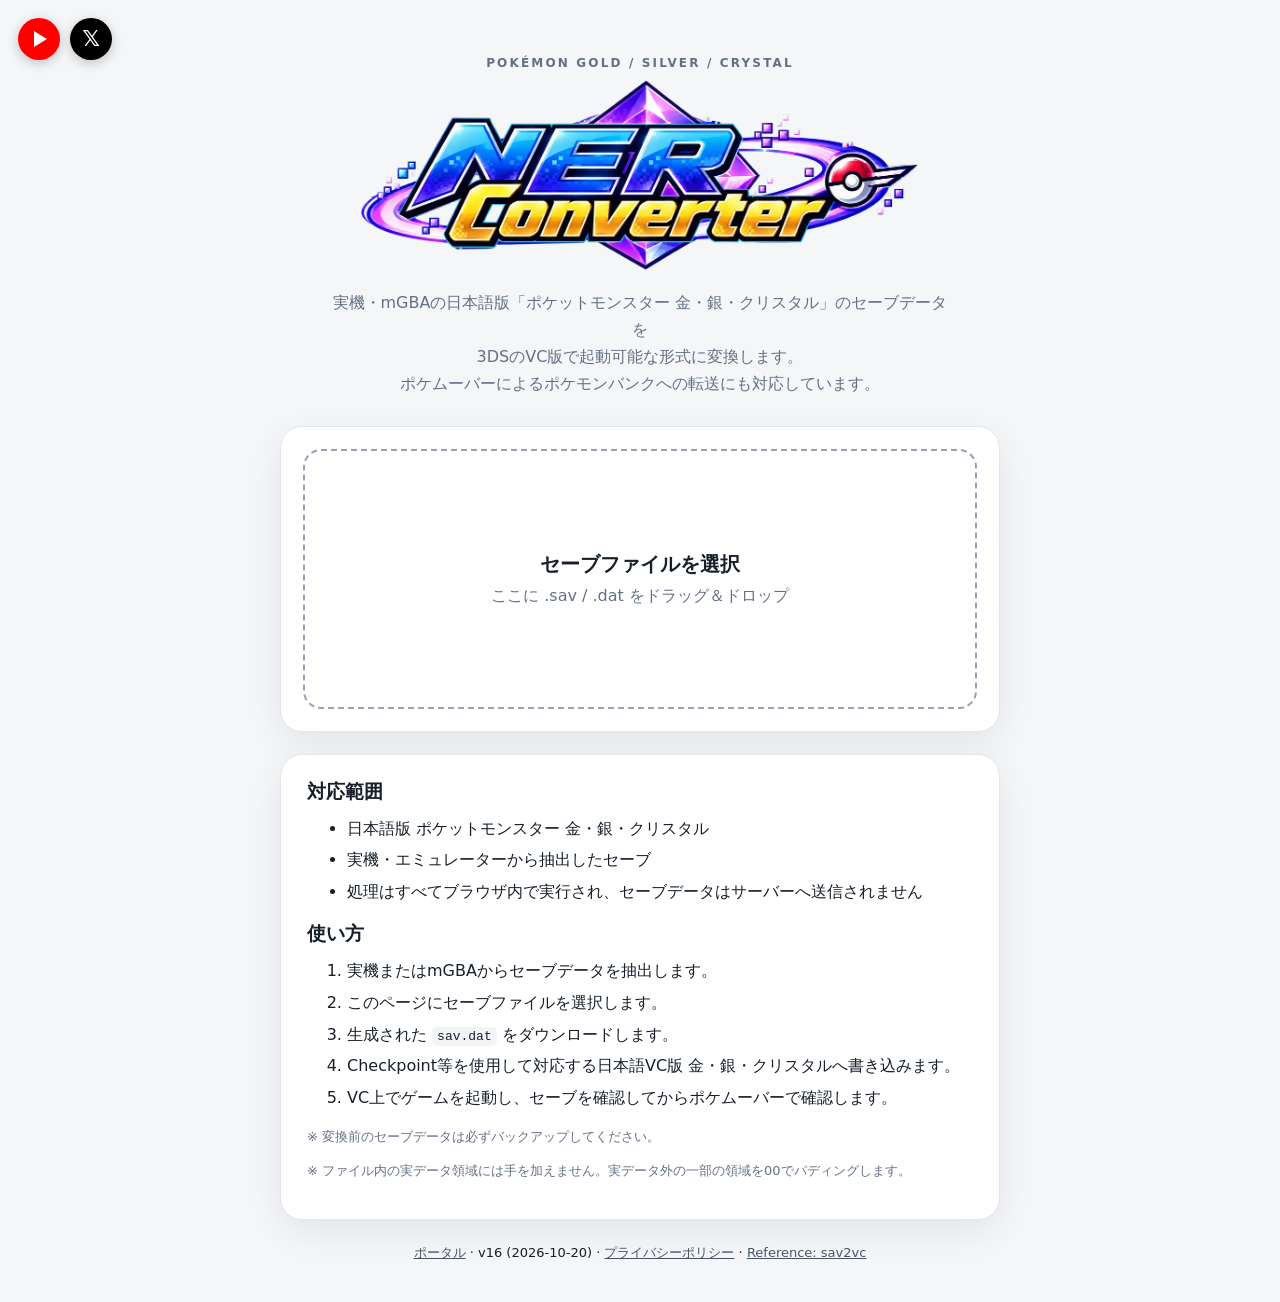
==== converter/index.html @ 8ccfe2ef "トップをポータルに、Converter を /converter/ へ移動 (v16) 旧 URL (/portal/, /privacy.html) には転送ページを置いた。  Co-Authore" ====
<!doctype html>
<html lang="ja">
<head>
  <meta charset="utf-8">
  <meta name="viewport" content="width=device-width, initial-scale=1">
  <meta name="google-adsense-account" content="ca-pub-9139206140818266">
  <script async src="https://pagead2.googlesyndication.com/pagead/js/adsbygoogle.js?client=ca-pub-9139206140818266" crossorigin="anonymous"></script>
  <title>ポケモン金銀クリスタル→VC版変換（ポケムーバー対応） | NER Converter</title>
  <!-- 末尾の ?v= はブラウザのキャッシュ対策。app.js の APP_VERSION を上げたら、
       index.html と privacy.html のこの数字も同じ値に揃えること。 -->
  <script src="analytics.js?v=16"></script>
  <link rel="stylesheet" href="style.css?v=16">
</head>
<body>
  <main class="wrap">
    <section class="hero">
      <p class="eyebrow">POKÉMON GOLD / SILVER / CRYSTAL</p>
      <h1 class="brand">
        <img class="brand-logo" src="logo.webp?v=16" width="1200" height="409"
             alt="ポケモン金銀クリスタル→VC版変換（ポケムーバー対応） NER Converter">
      </h1>
      <p class="lead">実機・mGBAの日本語版「ポケットモンスター 金・銀・クリスタル」のセーブデータを<br>3DSのVC版で起動可能な形式に変換します。<br>ポケムーバーによるポケモンバンクへの転送にも対応しています。</p>
    </section>

    <section class="card">
      <label class="drop" id="drop">
        <input id="file" type="file" accept=".sav,.dat,application/octet-stream">
        <span class="drop-title">セーブファイルを選択</span>
        <span class="drop-sub">ここに .sav / .dat をドラッグ＆ドロップ</span>
      </label>

      <div id="status" class="status hidden"></div>

      <div id="result" class="result hidden">
        <div class="result-row"><span>判定</span><strong id="game"></strong></div>
        <div class="result-row"><span>入力サイズ</span><strong id="size"></strong></div>
        <div class="result-row"><span>チェックサム</span><strong id="checksum"></strong></div>
        <div class="result-row"><span>VC互換パッチ</span><strong>適用済み</strong></div>
        <button id="download" class="button">sav.dat をダウンロード</button>
      </div>
    </section>

    <section class="info">
      <h2>対応範囲</h2>
      <ul>
        <li>日本語版 ポケットモンスター 金・銀・クリスタル</li>
        <li>実機・エミュレーターから抽出したセーブ</li>
        <li>処理はすべてブラウザ内で実行され、セーブデータはサーバーへ送信されません</li>
      </ul>

      <h2>使い方</h2>
      <ol>
        <li>実機またはmGBAからセーブデータを抽出します。</li>
        <li>このページにセーブファイルを選択します。</li>
        <li>生成された <code>sav.dat</code> をダウンロードします。</li>
        <li>Checkpoint等を使用して対応する日本語VC版 金・銀・クリスタルへ書き込みます。</li>
        <li>VC上でゲームを起動し、セーブを確認してからポケムーバーで確認します。</li>
      </ol>
      <p class="note">※ 変換前のセーブデータは必ずバックアップしてください。</p>
      <p class="note">※ ファイル内の実データ領域には手を加えません。実データ外の一部の領域を00でパディングします。</p>

    </section>

    <footer>
      <a href="../">ポータル</a> ·
      <a href="privacy.html">プライバシーポリシー</a> ·
      <a href="https://github.com/FM1337/sav2vc" target="_blank" rel="noopener">Reference: sav2vc</a>
    
    <div class="social-fixed" aria-label="作者リンク">
      <a class="social-icon youtube-icon" href="https://www.youtube.com/@%E3%83%8D%E3%83%AB2048" target="_blank" rel="noopener noreferrer" aria-label="YouTube" title="YouTube">
        <span class="youtube-play" aria-hidden="true"></span>
      </a>
      <a class="social-icon x-icon" href="https://x.com/ner2048" target="_blank" rel="noopener noreferrer" aria-label="X" title="X">
        <span aria-hidden="true">𝕏</span>
      </a>
    </div>

</footer>
  </main>
  <script src="app.js?v=16"></script>
  <script src="counter.js?v=16"></script>
</body>
</html>
---- converter/style.css ----
* { box-sizing: border-box; }
:root {
  font-family: system-ui, -apple-system, BlinkMacSystemFont, "Segoe UI", sans-serif;
  color: #17202a;
  background: #f4f6f8;
}
body { margin: 0; }
.wrap { max-width: 760px; margin: 0 auto; padding: 56px 20px 40px; }
.hero { text-align: center; margin-bottom: 28px; }
.eyebrow { font-size: 12px; font-weight: 800; letter-spacing: .18em; margin: 0 0 10px; color: #667085; }
h1 { margin: 0; font-size: clamp(34px, 7vw, 58px); line-height: 1.03; letter-spacing: -.04em; }
.lead { max-width: 620px; margin: 18px auto 0; color: #667085; line-height: 1.7; }
.card, .info { background: #fff; border: 1px solid #e4e7ec; border-radius: 22px; box-shadow: 0 12px 36px rgba(16,24,40,.07); }
.card { padding: 22px; }
.drop {
  min-height: 260px; border: 2px dashed #98a2b3; border-radius: 18px;
  display: flex; flex-direction: column; align-items: center; justify-content: center;
  cursor: pointer; text-align: center; transition: .15s ease; padding: 30px;
}
.drop:hover, .drop.drag { border-color: #344054; background: #f9fafb; }
.drop input { display: none; }
.drop-title { font-size: 20px; font-weight: 800; }
.drop-sub { margin-top: 8px; color: #667085; }
.status { margin-top: 18px; padding: 14px 16px; border-radius: 12px; background: #f2f4f7; line-height: 1.5; }
.status.error { background: #fef3f2; color: #b42318; }
.result { margin-top: 18px; border-top: 1px solid #eaecf0; padding-top: 18px; }
.result-row { display: flex; justify-content: space-between; gap: 16px; padding: 9px 0; border-bottom: 1px solid #f2f4f7; }
.result-row span { color: #667085; }
.result-row strong { text-align: right; }
.button {
  width: 100%; margin-top: 18px; border: 0; border-radius: 12px; padding: 15px 18px;
  background: #111827; color: #fff; font-size: 16px; font-weight: 800; cursor: pointer;
}
.button:hover { background: #000; }
.info { margin-top: 22px; padding: 24px 26px; }
h2 { font-size: 19px; margin: 0 0 12px; }
h2 + ul, h2 + ol { margin-top: 0; }
li { margin: 7px 0; line-height: 1.55; }
.note { color: #667085; font-size: 13px; line-height: 1.6; }
footer { text-align: center; padding-top: 24px; font-size: 13px; }
footer a { color: #475467; }
code { background: #f2f4f7; border-radius: 5px; padding: 2px 5px; }
.hidden { display: none; }




/* NER Converter title */
/* v15: 見出しをロゴ画像に差し替え。
   h1 は SEO/読み上げのため残し、元の見出し文言を img の alt に保持している。
   .brand-title は旧テキスト見出し用。現在は未使用だが参考のため残す。 */
.brand { margin: 0; line-height: 0; }
.brand-logo {
  display: block;
  width: 100%;
  max-width: 560px;
  height: auto;
  margin: 0 auto;
}

.brand-title {
  font-size: 0.72em;
  letter-spacing: 0.08em;
}

/* Fixed social icons */
.social-fixed {
  position: fixed;
  top: 18px;
  left: 18px;
  z-index: 1000;
  display: flex;
  align-items: center;
  gap: 10px;
}

.social-icon {
  width: 42px;
  height: 42px;
  display: grid;
  place-items: center;
  border-radius: 50%;
  text-decoration: none;
  box-shadow: 0 3px 12px rgba(0, 0, 0, 0.22);
  transition: transform 0.15s ease, opacity 0.15s ease;
}

.social-icon:hover {
  transform: translateY(-2px) scale(1.05);
  opacity: 0.88;
}

.youtube-icon {
  background: #ff0000;
}

.youtube-play {
  width: 0;
  height: 0;
  margin-left: 3px;
  border-top: 8px solid transparent;
  border-bottom: 8px solid transparent;
  border-left: 13px solid #fff;
}

.x-icon {
  background: #000;
  color: #fff;
  font-size: 22px;
  font-weight: 700;
  line-height: 1;
}

@media (max-width: 600px) {
  .social-fixed {
    top: 12px;
    left: 12px;
    gap: 7px;
  }

  .social-icon {
    width: 38px;
    height: 38px;
  }
}

/* Future ad / content extension hooks */
.ad-slot { min-height: 0; margin: 18px 0; }
.site-section { margin-top: 22px; }

.policy p { line-height: 1.75; margin: 0 0 14px; }
.policy h2 { margin-top: 28px; }
.policy h2:first-child { margin-top: 0; }

/* アクセスカウンター */
.visitor-counter {
  margin-top: 10px;
  font-size: 12px;
  font-variant-numeric: tabular-nums;
  opacity: 0.65;
}
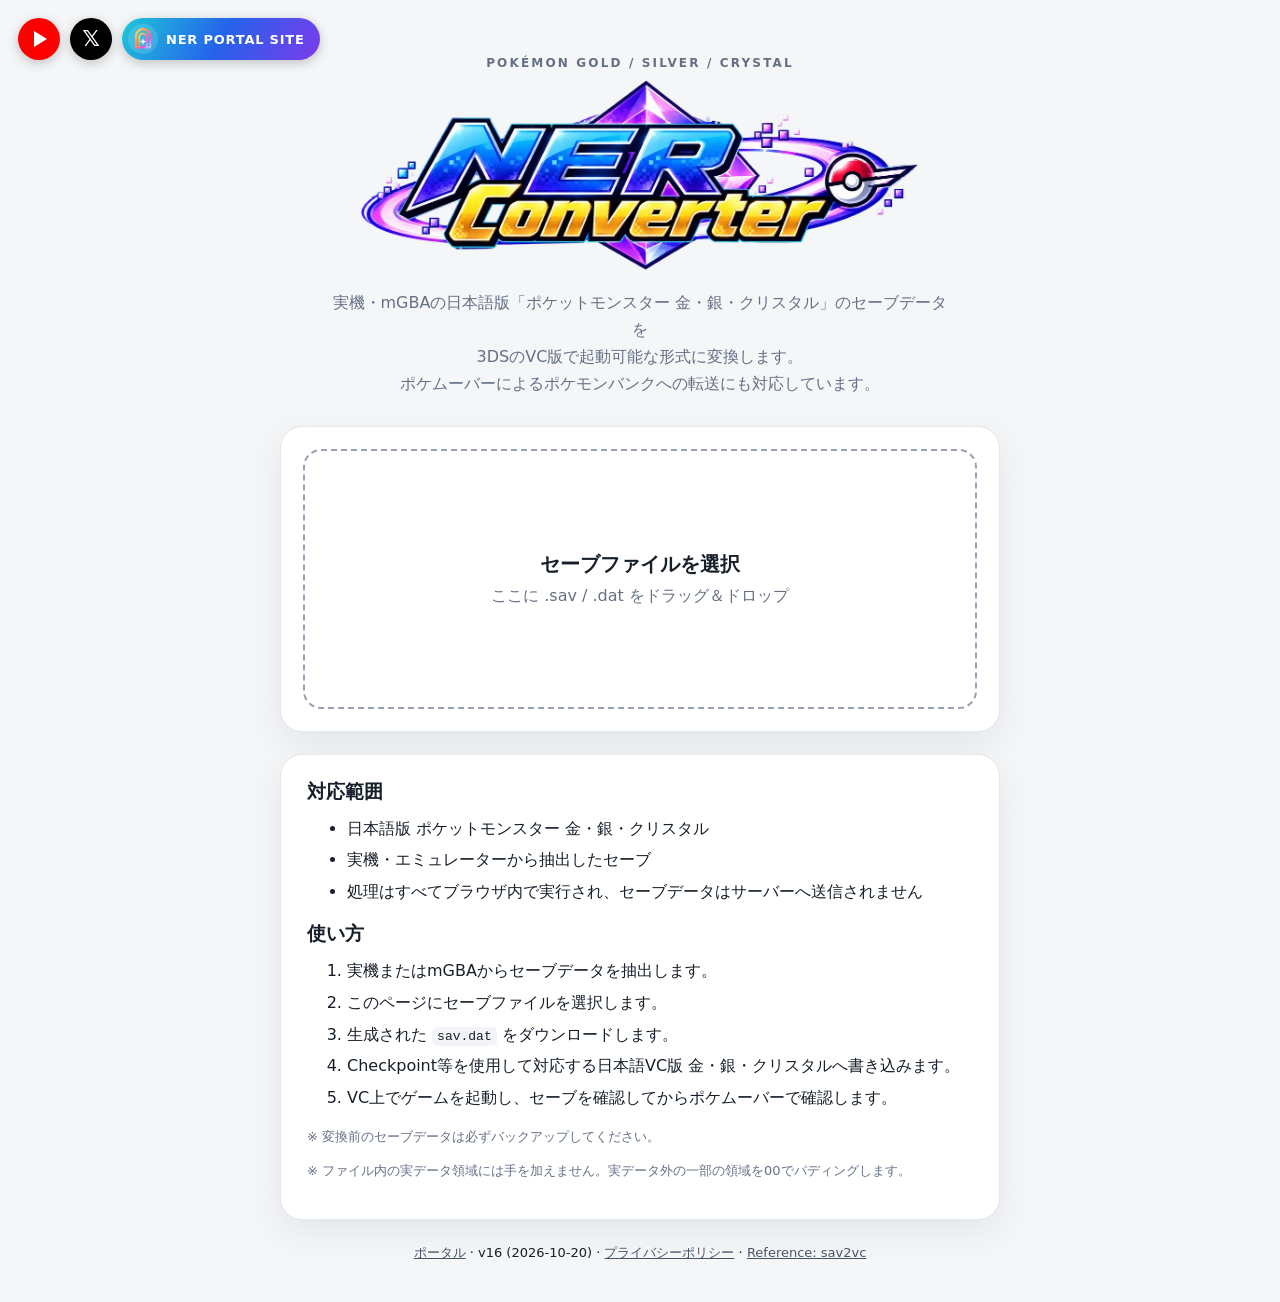
==== commit 32d3ccb1: "NER PORTAL SITE へのリンクを左上に追加" ====
--- a/converter/index.html
+++ b/converter/index.html
@@ -9,7 +9,7 @@
   <!-- 末尾の ?v= はブラウザのキャッシュ対策。app.js の APP_VERSION を上げたら、
        index.html と privacy.html のこの数字も同じ値に揃えること。 -->
   <script src="analytics.js?v=16"></script>
-  <link rel="stylesheet" href="style.css?v=16">
+  <link rel="stylesheet" href="style.css?v=17">
 </head>
 <body>
   <main class="wrap">
@@ -73,6 +73,8 @@
       <a class="social-icon x-icon" href="https://x.com/ner2048" target="_blank" rel="noopener noreferrer" aria-label="X" title="X">
         <span aria-hidden="true">𝕏</span>
       </a>
+<a class="portal-badge" href="https://noctis1008-wq.github.io/" aria-label="NER PORTAL SITE" title="NER PORTAL SITE"><svg viewBox="0 0 32 32" aria-hidden="true"><defs><linearGradient id="pbG" x1="0" y1="0" x2="1" y2="1"><stop offset="0" stop-color="#ffe14d"/><stop offset=".45" stop-color="#ff8a5c"/><stop offset=".75" stop-color="#ff4fd8"/><stop offset="1" stop-color="#9fd0ff"/></linearGradient></defs><path d="M8.5 25V13a7.5 7.5 0 0 1 15 0v12z" fill="none" stroke="url(#pbG)" stroke-width="2.4" stroke-linejoin="round"/><path d="M12 25V14.2a4 4 0 0 1 8 0V25" fill="none" stroke="url(#pbG)" stroke-width="2" stroke-linejoin="round"/><path d="M16 15.2l.9 2.6 2.6.9-2.6.9-.9 2.6-.9-2.6-2.6-.9 2.6-.9z" fill="#fff"/></svg><span>NER PORTAL SITE</span></a>
+
     </div>
 
 </footer>
--- a/converter/style.css
+++ b/converter/style.css
@@ -139,3 +139,9 @@
   font-variant-numeric: tabular-nums;
   opacity: 0.65;
 }
+
+/* NER PORTAL SITE へのリンク(YouTube・X の右に固定) */
+.portal-badge{height:42px;display:inline-flex;align-items:center;gap:8px;padding:0 15px 0 6px;border-radius:999px;text-decoration:none;color:#fff;background:linear-gradient(120deg,#1ec8d8 0%,#2563eb 50%,#7c3aed 100%);box-shadow:0 3px 12px rgba(0,0,0,.22);transition:transform .15s ease,opacity .15s ease;font:800 13px/1 system-ui,-apple-system,"Hiragino Sans",sans-serif;letter-spacing:.06em;white-space:nowrap}
+.portal-badge:hover{transform:translateY(-2px) scale(1.03);opacity:.92}
+.portal-badge svg{width:30px;height:30px;flex:none;border-radius:50%;background:rgba(255,255,255,.14)}
+@media(max-width:600px){.portal-badge{height:38px;font-size:12px;padding:0 12px 0 5px;gap:6px}.portal-badge svg{width:28px;height:28px}}
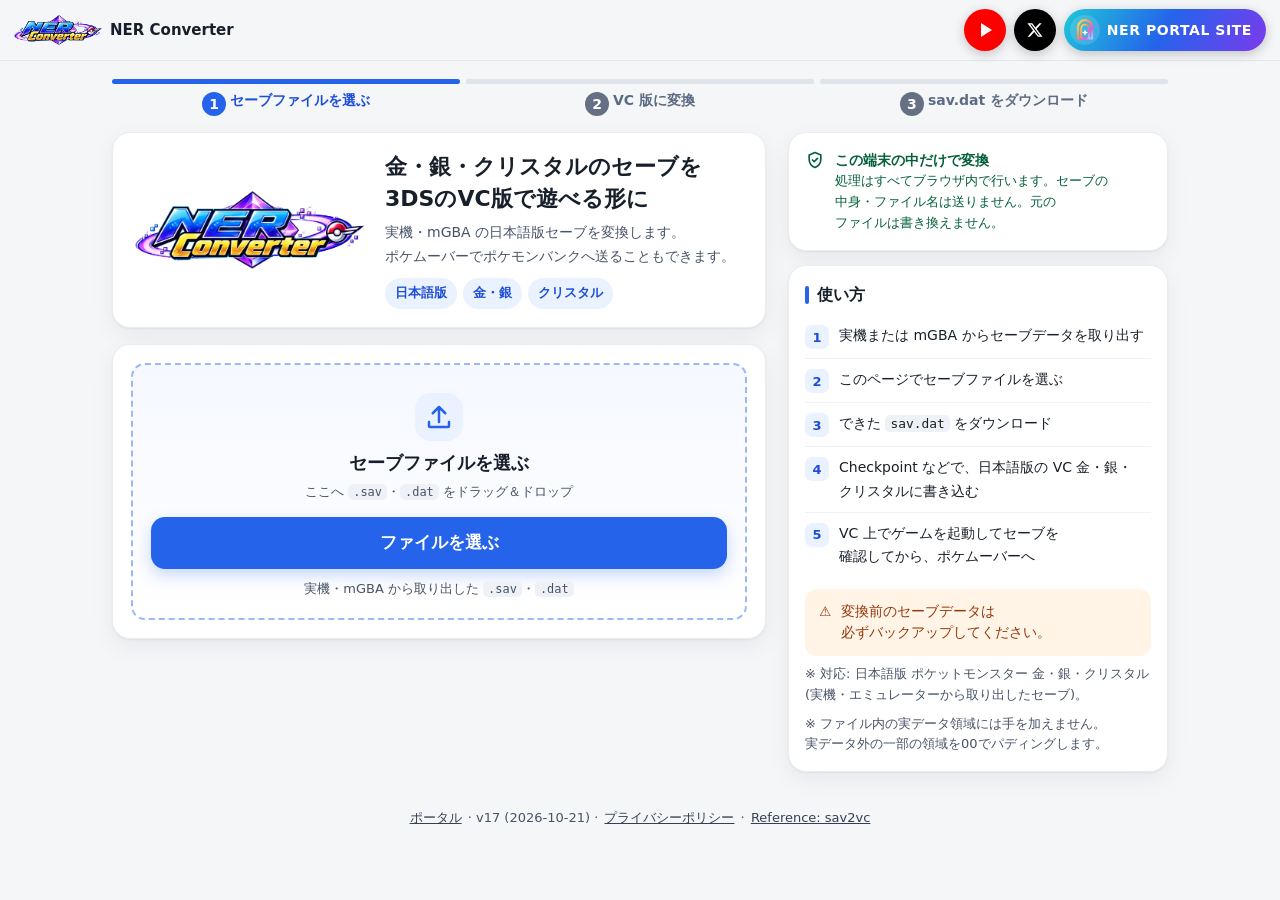
==== commit 254ffe23: "Converter: 画面をNERツール共通のデザインに(上部バー・手順・結果カード・下に固定したダウンロード・パソコンは2列)。変換ロジックは変更なし (v17)" ====
--- a/converter/index.html
+++ b/converter/index.html
@@ -2,84 +2,136 @@
 <html lang="ja">
 <head>
   <meta charset="utf-8">
-  <meta name="viewport" content="width=device-width, initial-scale=1">
+  <meta name="viewport" content="width=device-width, initial-scale=1, viewport-fit=cover">
+  <meta name="theme-color" content="#f4f6f8">
   <meta name="google-adsense-account" content="ca-pub-9139206140818266">
   <script async src="https://pagead2.googlesyndication.com/pagead/js/adsbygoogle.js?client=ca-pub-9139206140818266" crossorigin="anonymous"></script>
   <title>ポケモン金銀クリスタル→VC版変換（ポケムーバー対応） | NER Converter</title>
   <!-- 末尾の ?v= はブラウザのキャッシュ対策。app.js の APP_VERSION を上げたら、
        index.html と privacy.html のこの数字も同じ値に揃えること。 -->
-  <script src="analytics.js?v=16"></script>
+  <script src="analytics.js?v=17"></script>
   <link rel="stylesheet" href="style.css?v=17">
 </head>
 <body>
-  <main class="wrap">
-    <section class="hero">
-      <p class="eyebrow">POKÉMON GOLD / SILVER / CRYSTAL</p>
-      <h1 class="brand">
-        <img class="brand-logo" src="logo.webp?v=16" width="1200" height="409"
+<a class="skip-link" href="#main">本文へ移動</a>
+<!-- v17: 上部のバー(NER Pokémon Recovery と同じ)。YouTube・X・NER PORTAL はここに入れ、画面に重ならないようにした -->
+<header class="topbar">
+  <a class="brand" href="./" aria-label="NER Converter トップ"><img src="logo.webp?v=17" width="1200" height="409" alt=""><span>NER Converter</span></a>
+  <nav class="topbar-links" aria-label="外部リンク">
+    <a class="social-icon youtube-icon" href="https://www.youtube.com/@%E3%83%8D%E3%83%AB2048" target="_blank" rel="noopener noreferrer" aria-label="YouTube(新しいタブ)" title="YouTube"><span class="youtube-play" aria-hidden="true"></span></a>
+    <a class="social-icon x-icon" href="https://x.com/ner2048" target="_blank" rel="noopener noreferrer" aria-label="X(新しいタブ)" title="X"><svg viewBox="0 0 24 24" aria-hidden="true"><path fill="currentColor" d="M17.8 3h3.1l-6.8 7.7L22 21h-6.2l-4.9-6.4L5.3 21H2.2l7.2-8.3L1.9 3h6.4l4.4 5.8zm-1.1 16.2h1.7L7.4 4.7H5.6z"/></svg></a>
+    <a class="portal-badge" href="https://noctis1008-wq.github.io/" title="NER PORTAL SITE"><svg viewBox="0 0 32 32" aria-hidden="true"><defs><linearGradient id="pbG" x1="0" y1="0" x2="1" y2="1"><stop offset="0" stop-color="#ffe14d"/><stop offset=".45" stop-color="#ff8a5c"/><stop offset=".75" stop-color="#ff4fd8"/><stop offset="1" stop-color="#9fd0ff"/></linearGradient></defs><path d="M8.5 25V13a7.5 7.5 0 0 1 15 0v12z" fill="none" stroke="url(#pbG)" stroke-width="2.4" stroke-linejoin="round"/><path d="M12 25V14.2a4 4 0 0 1 8 0V25" fill="none" stroke="url(#pbG)" stroke-width="2" stroke-linejoin="round"/><path d="M16 15.2l.9 2.6 2.6.9-2.6.9-.9 2.6-.9-2.6-2.6-.9 2.6-.9z" fill="#fff"/></svg><span>NER PORTAL<span class="portal-site"> SITE</span></span></a>
+  </nav>
+</header>
+<!-- v17: 手順の表示(1 選ぶ → 2 変換 → 3 ダウンロード)。app.js の setStep() で切り替える -->
+<ol class="steps" id="steps" aria-label="手順">
+  <li class="step now" data-step="1" aria-current="step"><i class="bar"></i><span><b>1</b><span class="s-short">選ぶ</span><span class="s-long">セーブファイルを選ぶ</span></span></li>
+  <li class="step" data-step="2"><i class="bar"></i><span><b>2</b><span class="s-short">変換</span><span class="s-long">VC 版に変換</span></span></li>
+  <li class="step" data-step="3"><i class="bar"></i><span><b>3</b><span class="s-short">ダウンロード</span><span class="s-long">sav.dat をダウンロード</span></span></li>
+</ol>
+
+<main class="wrap" id="main">
+  <div class="layout">
+  <div class="col-main">
+    <section class="hero card-d">
+      <h1 class="brand-h1">
+        <img class="brand-logo" src="logo.webp?v=17" width="1200" height="409"
              alt="ポケモン金銀クリスタル→VC版変換（ポケムーバー対応） NER Converter">
       </h1>
-      <p class="lead">実機・mGBAの日本語版「ポケットモンスター 金・銀・クリスタル」のセーブデータを<br>3DSのVC版で起動可能な形式に変換します。<br>ポケムーバーによるポケモンバンクへの転送にも対応しています。</p>
-    </section>
-
-    <section class="card">
-      <label class="drop" id="drop">
-        <input id="file" type="file" accept=".sav,.dat,application/octet-stream">
-        <span class="drop-title">セーブファイルを選択</span>
-        <span class="drop-sub">ここに .sav / .dat をドラッグ＆ドロップ</span>
-      </label>
-
-      <div id="status" class="status hidden"></div>
-
-      <div id="result" class="result hidden">
-        <div class="result-row"><span>判定</span><strong id="game"></strong></div>
-        <div class="result-row"><span>入力サイズ</span><strong id="size"></strong></div>
-        <div class="result-row"><span>チェックサム</span><strong id="checksum"></strong></div>
-        <div class="result-row"><span>VC互換パッチ</span><strong>適用済み</strong></div>
-        <button id="download" class="button">sav.dat をダウンロード</button>
+      <div class="hero-text">
+        <p class="hero-title">金・銀・クリスタルのセーブを<br class="m-br">3DSのVC版で遊べる形に</p>
+        <p class="lead">実機・mGBA の日本語版セーブを変換します。<br class="m-br">ポケムーバーでポケモンバンクへ送ることもできます。</p>
+        <p class="games"><span>日本語版</span><span>金・銀</span><span>クリスタル</span></p>
       </div>
     </section>
 
-    <section class="info">
-      <h2>対応範囲</h2>
-      <ul>
-        <li>日本語版 ポケットモンスター 金・銀・クリスタル</li>
-        <li>実機・エミュレーターから抽出したセーブ</li>
-        <li>処理はすべてブラウザ内で実行され、セーブデータはサーバーへ送信されません</li>
-      </ul>
+    <section class="card upload-card" id="uploadCard" aria-label="セーブファイルを選ぶ">
+      <label class="drop" id="drop">
+        <input id="file" type="file" accept=".sav,.dat,application/octet-stream">
+        <span class="drop-icon" aria-hidden="true"><svg viewBox="0 0 24 24" fill="none" stroke="currentColor" stroke-width="2" stroke-linecap="round" stroke-linejoin="round"><path d="M12 16V4M7 9l5-5 5 5"/><path d="M4 16v3a1 1 0 0 0 1 1h14a1 1 0 0 0 1-1v-3"/></svg></span>
+        <span class="drop-title">セーブファイルを選ぶ</span>
+        <span class="drop-sub"><span class="when-touch">パソコンでは、ここへドラッグ＆ドロップ</span><span class="when-mouse">ここへ <code>.sav</code>・<code>.dat</code> をドラッグ＆ドロップ</span></span>
+        <span class="button drop-button" aria-hidden="true"><span class="pick-first">ファイルを選ぶ</span><span class="pick-again">別のファイルを選ぶ</span></span>
+        <span class="drop-fmt">実機・mGBA から取り出した <code>.sav</code>・<code>.dat</code></span>
+      </label>
 
-      <h2>使い方</h2>
-      <ol>
-        <li>実機またはmGBAからセーブデータを抽出します。</li>
-        <li>このページにセーブファイルを選択します。</li>
-        <li>生成された <code>sav.dat</code> をダウンロードします。</li>
-        <li>Checkpoint等を使用して対応する日本語VC版 金・銀・クリスタルへ書き込みます。</li>
-        <li>VC上でゲームを起動し、セーブを確認してからポケムーバーで確認します。</li>
-      </ol>
-      <p class="note">※ 変換前のセーブデータは必ずバックアップしてください。</p>
-      <p class="note">※ ファイル内の実データ領域には手を加えません。実データ外の一部の領域を00でパディングします。</p>
+      <div class="trust trust-m"><svg viewBox="0 0 24 24" aria-hidden="true" fill="none" stroke="currentColor" stroke-width="2" stroke-linecap="round" stroke-linejoin="round"><path d="M12 3l7 3v5c0 5-3.5 8.5-7 10-3.5-1.5-7-5-7-10V6z"/><path d="M9 12l2 2 4-4"/></svg><p><b>セーブはこの端末の中だけで変換します</b>元のファイルは書き換えません。セーブの中身やファイル名を外部へ送ることはありません。</p></div>
 
+      <div id="status" class="status hidden" role="status" aria-live="polite"></div>
+
+      <!-- v17: 変換できなかったとき(文言は app.js が #status に入れたものをそのまま使う) -->
+      <div id="errorCard" class="error-card hidden" role="alert">
+        <h2 class="error-title"><span aria-hidden="true">⚠️</span>このファイルは変換できませんでした</h2>
+        <div class="errbox" id="errorText"></div>
+        <h3 class="sec-h">確かめてください</h3>
+        <ul class="chk">
+          <li>日本語版の 金・銀・クリスタル のセーブですか？（別の言語版は非対応）</li>
+          <li>実機・mGBA から取り出したセーブ（.sav／.dat）ですか？</li>
+          <li>壊れたセーブは変換できません。元のセーブは書き換えていません。</li>
+        </ul>
+        <label class="button" for="file">別のファイルを選ぶ</label>
+      </div>
+
+      <div id="result" class="result hidden">
+        <div class="result-head">
+          <span class="ok-big" aria-hidden="true"><svg viewBox="0 0 24 24" fill="none" stroke="currentColor" stroke-width="2.6" stroke-linecap="round" stroke-linejoin="round"><path d="M5 12.5l4.5 4.5L19 7.5"/></svg></span>
+          <div class="result-head-text"><h2>変換できました</h2><p id="gameShort"></p></div>
+          <label class="again" for="file">別のファイル</label>
+        </div>
+        <div class="file-row"><span class="fi" aria-hidden="true"><svg viewBox="0 0 24 24" fill="none" stroke="currentColor" stroke-width="2" stroke-linecap="round" stroke-linejoin="round"><path d="M14 3H7a2 2 0 0 0-2 2v14a2 2 0 0 0 2 2h10a2 2 0 0 0 2-2V8z"/><path d="M14 3v5h5"/></svg></span><div><b>sav.dat</b><small>VC 版で使うセーブデータ</small></div></div>
+        <div class="kv">
+          <div class="result-row"><span>判定</span><strong id="game"></strong></div>
+          <div class="result-row"><span>入力サイズ</span><strong id="size"></strong></div>
+          <div class="result-row"><span>チェックサム</span><strong><i class="ok-ic" aria-hidden="true">✓</i><span id="checksum"></span></strong></div>
+          <div class="result-row"><span>VC互換パッチ</span><strong><i class="ok-ic" aria-hidden="true">✓</i>適用済み</strong></div>
+        </div>
+        <div class="dock" id="dock">
+          <p class="dock-meta"><span id="dockGame"></span><b id="dockSize">sav.dat</b></p>
+          <button id="download" class="button" type="button"><svg viewBox="0 0 24 24" aria-hidden="true" fill="none" stroke="currentColor" stroke-width="2.4" stroke-linecap="round" stroke-linejoin="round"><path d="M12 4v11M7 10l5 5 5-5M5 20h14"/></svg>sav.dat をダウンロード</button>
+        </div>
+        <p class="note">※ ファイル内の実データ領域には手を加えません。実データ外の一部の領域を00でパディングします。</p>
+      </div>
+    </section>
+  </div>
+
+  <aside class="col-side">
+    <section class="card side-card trust-card">
+      <div class="trust trust-plain"><svg viewBox="0 0 24 24" aria-hidden="true" fill="none" stroke="currentColor" stroke-width="2" stroke-linecap="round" stroke-linejoin="round"><path d="M12 3l7 3v5c0 5-3.5 8.5-7 10-3.5-1.5-7-5-7-10V6z"/><path d="M9 12l2 2 4-4"/></svg><p><b>この端末の中だけで変換</b>処理はすべてブラウザ内で行います。セーブの中身・ファイル名は送りません。元のファイルは書き換えません。</p></div>
     </section>
 
-    <footer>
-      <a href="../">ポータル</a> ·
-      <a href="privacy.html">プライバシーポリシー</a> ·
-      <a href="https://github.com/FM1337/sav2vc" target="_blank" rel="noopener">Reference: sav2vc</a>
-    
-    <div class="social-fixed" aria-label="作者リンク">
-      <a class="social-icon youtube-icon" href="https://www.youtube.com/@%E3%83%8D%E3%83%AB2048" target="_blank" rel="noopener noreferrer" aria-label="YouTube" title="YouTube">
-        <span class="youtube-play" aria-hidden="true"></span>
-      </a>
-      <a class="social-icon x-icon" href="https://x.com/ner2048" target="_blank" rel="noopener noreferrer" aria-label="X" title="X">
-        <span aria-hidden="true">𝕏</span>
-      </a>
-<a class="portal-badge" href="https://noctis1008-wq.github.io/" aria-label="NER PORTAL SITE" title="NER PORTAL SITE"><svg viewBox="0 0 32 32" aria-hidden="true"><defs><linearGradient id="pbG" x1="0" y1="0" x2="1" y2="1"><stop offset="0" stop-color="#ffe14d"/><stop offset=".45" stop-color="#ff8a5c"/><stop offset=".75" stop-color="#ff4fd8"/><stop offset="1" stop-color="#9fd0ff"/></linearGradient></defs><path d="M8.5 25V13a7.5 7.5 0 0 1 15 0v12z" fill="none" stroke="url(#pbG)" stroke-width="2.4" stroke-linejoin="round"/><path d="M12 25V14.2a4 4 0 0 1 8 0V25" fill="none" stroke="url(#pbG)" stroke-width="2" stroke-linejoin="round"/><path d="M16 15.2l.9 2.6 2.6.9-2.6.9-.9 2.6-.9-2.6-2.6-.9 2.6-.9z" fill="#fff"/></svg><span>NER PORTAL SITE</span></a>
+    <section class="card side-card info" id="howCard">
+      <h2 class="sec-h">使い方</h2>
+      <ol class="how">
+        <li><span>実機または mGBA からセーブデータを取り出す</span></li>
+        <li><span>このページでセーブファイルを選ぶ</span></li>
+        <li><span>できた <code>sav.dat</code> をダウンロード</span></li>
+        <li><span>Checkpoint などで、日本語版の VC 金・銀・クリスタルに書き込む</span></li>
+        <li><span>VC 上でゲームを起動してセーブを確認してから、ポケムーバーへ</span></li>
+      </ol>
+      <p class="warnbox"><span aria-hidden="true">⚠️</span><span>変換前のセーブデータは必ずバックアップしてください。</span></p>
+      <p class="note">※ 対応: 日本語版 ポケットモンスター 金・銀・クリスタル(実機・エミュレーターから取り出したセーブ)。</p>
+      <p class="note">※ ファイル内の実データ領域には手を加えません。実データ外の一部の領域を00でパディングします。</p>
+    </section>
 
-    </div>
+    <section class="card side-card info hidden" id="nextCard">
+      <h2 class="sec-h">次にすること</h2>
+      <ol class="how">
+        <li><span>Checkpoint などで、日本語版の VC 金・銀・クリスタルに <code>sav.dat</code> を書き込む</span></li>
+        <li><span>VC でゲームを起動し、セーブを確認する</span></li>
+        <li><span>確認できたら、ポケムーバーでポケモンバンクへ</span></li>
+      </ol>
+      <p class="warnbox"><span aria-hidden="true">⚠️</span><span>書き込む前に、今のセーブデータを必ずバックアップしてください。</span></p>
+    </section>
+  </aside>
+  </div>
 
-</footer>
-  </main>
-  <script src="app.js?v=16"></script>
-  <script src="counter.js?v=16"></script>
+  <footer>
+    <a href="../">ポータル</a> ·
+    <a href="privacy.html">プライバシーポリシー</a> ·
+    <a href="https://github.com/FM1337/sav2vc" target="_blank" rel="noopener">Reference: sav2vc</a>
+  </footer>
+</main>
+<script src="app.js?v=17"></script>
+<script src="counter.js?v=17"></script>
 </body>
 </html>
--- a/converter/style.css
+++ b/converter/style.css
@@ -1,147 +1,197 @@
-* { box-sizing: border-box; }
-:root {
-  font-family: system-ui, -apple-system, BlinkMacSystemFont, "Segoe UI", sans-serif;
-  color: #17202a;
-  background: #f4f6f8;
-}
-body { margin: 0; }
-.wrap { max-width: 760px; margin: 0 auto; padding: 56px 20px 40px; }
-.hero { text-align: center; margin-bottom: 28px; }
-.eyebrow { font-size: 12px; font-weight: 800; letter-spacing: .18em; margin: 0 0 10px; color: #667085; }
-h1 { margin: 0; font-size: clamp(34px, 7vw, 58px); line-height: 1.03; letter-spacing: -.04em; }
-.lead { max-width: 620px; margin: 18px auto 0; color: #667085; line-height: 1.7; }
-.card, .info { background: #fff; border: 1px solid #e4e7ec; border-radius: 22px; box-shadow: 0 12px 36px rgba(16,24,40,.07); }
-.card { padding: 22px; }
-.drop {
-  min-height: 260px; border: 2px dashed #98a2b3; border-radius: 18px;
-  display: flex; flex-direction: column; align-items: center; justify-content: center;
-  cursor: pointer; text-align: center; transition: .15s ease; padding: 30px;
-}
-.drop:hover, .drop.drag { border-color: #344054; background: #f9fafb; }
-.drop input { display: none; }
-.drop-title { font-size: 20px; font-weight: 800; }
-.drop-sub { margin-top: 8px; color: #667085; }
-.status { margin-top: 18px; padding: 14px 16px; border-radius: 12px; background: #f2f4f7; line-height: 1.5; }
-.status.error { background: #fef3f2; color: #b42318; }
-.result { margin-top: 18px; border-top: 1px solid #eaecf0; padding-top: 18px; }
-.result-row { display: flex; justify-content: space-between; gap: 16px; padding: 9px 0; border-bottom: 1px solid #f2f4f7; }
-.result-row span { color: #667085; }
-.result-row strong { text-align: right; }
-.button {
-  width: 100%; margin-top: 18px; border: 0; border-radius: 12px; padding: 15px 18px;
-  background: #111827; color: #fff; font-size: 16px; font-weight: 800; cursor: pointer;
-}
-.button:hover { background: #000; }
-.info { margin-top: 22px; padding: 24px 26px; }
-h2 { font-size: 19px; margin: 0 0 12px; }
-h2 + ul, h2 + ol { margin-top: 0; }
-li { margin: 7px 0; line-height: 1.55; }
-.note { color: #667085; font-size: 13px; line-height: 1.6; }
-footer { text-align: center; padding-top: 24px; font-size: 13px; }
-footer a { color: #475467; }
-code { background: #f2f4f7; border-radius: 5px; padding: 2px 5px; }
-.hidden { display: none; }
+/* ===========================================================================
+   NER Converter — style.css
+   v17 で画面を作り直した(NER Pokémon Recovery v76 と同じ上部バー・手順・カード)。
+   上部バー(YouTube・X・NER PORTAL)/ 手順 1 選ぶ → 2 変換 → 3 ダウンロード /
+   スマホではダウンロードボタンを画面下に固定 / パソコン(960px 以上)は左に選ぶ枠と結果、右に安心表示と手順。
+   色: ブランドの青(--blue)を主ボタンと選択中に使う。文字色は #475467 以上の濃さ(AA)。
+   小さいアイコンは見た目の大きさを変えず、押せる範囲だけ透明な ::after で 44px にする。
+   =========================================================================== */
+*{box-sizing:border-box}
+:root{--bg:#f4f6f8;--card:#fff;--ink:#17202a;--sub:#475467;--mute:#5d6b82;--line:#e4e7ec;--line2:#d0d5dd;--blue:#2563eb;--blue2:#1d4ed8;--blue-soft:#eaf1ff;--ok:#067647;--ok-soft:#e7f8ef;--warn:#b54708;--warn-soft:#fff4e5;--ng:#b42318;--ng-soft:#fef3f2;--r:18px;
+  font-family:system-ui,-apple-system,BlinkMacSystemFont,"Hiragino Sans","Noto Sans JP","Segoe UI",sans-serif;color:var(--ink);background:var(--bg);-webkit-text-size-adjust:100%}
+body{margin:0;font-size:15px;line-height:1.6;word-break:auto-phrase;text-wrap:pretty}
+a{color:var(--blue2)}
+code{background:#eef2f7;border-radius:5px;padding:1px 5px;font-size:.92em}
+.hidden{display:none!important}
+[hidden]{display:none!important}
+.skip-link{position:absolute;left:8px;top:-60px;z-index:3000;background:var(--blue);color:#fff;padding:10px 14px;border-radius:10px;font-weight:800}
+.skip-link:focus{top:8px}
+:focus-visible{outline:3px solid #84adff;outline-offset:2px}
+svg{flex:none}
 
+/* ---- 上部のバー(Recovery と同じ) ---- */
+.topbar{position:sticky;top:0;z-index:50;display:flex;align-items:center;justify-content:space-between;gap:10px;padding:8px max(14px,env(safe-area-inset-left));background:rgba(244,246,248,.94);backdrop-filter:saturate(1.4) blur(8px);-webkit-backdrop-filter:saturate(1.4) blur(8px);border-bottom:1px solid var(--line)}
+.brand{display:flex;align-items:center;min-height:44px;gap:8px;min-width:0;color:var(--ink);text-decoration:none;font-weight:800;font-size:15px;white-space:nowrap}
+.brand img{height:30px;width:auto;display:block}
+.brand span{overflow:hidden;text-overflow:ellipsis}
+.topbar-links{display:flex;align-items:center;gap:8px;flex:none}
+.social-icon{position:relative;width:42px;height:42px;display:grid;place-items:center;border-radius:50%;text-decoration:none;box-shadow:0 3px 12px rgba(0,0,0,.22);transition:transform .15s ease,opacity .15s ease}
+.social-icon::after,.portal-badge::after{content:"";position:absolute;inset:-1px}
+.social-icon:hover{transform:translateY(-2px) scale(1.05);opacity:.88}
+.youtube-icon{background:#ff0000}
+.youtube-play{width:0;height:0;margin-left:3px;border-top:7px solid transparent;border-bottom:7px solid transparent;border-left:11px solid #fff}
+.x-icon{background:#000;color:#fff}
+.x-icon svg{width:18px;height:18px}
+.portal-badge{position:relative;height:42px;display:inline-flex;align-items:center;gap:7px;padding:0 14px 0 6px;border-radius:999px;text-decoration:none;color:#fff;background:linear-gradient(120deg,#1ec8d8 0%,#2563eb 50%,#7c3aed 100%);font:800 14px/1 system-ui,-apple-system,"Hiragino Sans",sans-serif;letter-spacing:.04em;white-space:nowrap;transition:transform .15s ease,opacity .15s ease;box-shadow:0 3px 12px rgba(0,0,0,.22)}
+.portal-badge svg{width:30px;height:30px;flex:none;border-radius:50%;background:rgba(255,255,255,.14)}
+.portal-badge:hover{transform:translateY(-2px) scale(1.03);opacity:.92}
+@media(max-width:600px){.brand img{height:34px}.brand>span{position:absolute;width:1px;height:1px;overflow:hidden;clip:rect(0 0 0 0)}.topbar-links{gap:6px}.social-icon{width:38px;height:38px}.portal-badge{height:38px;padding:0 12px 0 5px;gap:6px;font-size:12px}.social-icon::after,.portal-badge::after{inset:-3px}.portal-badge svg{width:28px;height:28px}}
+@media(max-width:360px){.brand img{height:28px}.portal-badge>span{display:none}.portal-badge{padding:0 6px}}
 
+/* ---- 手順 ---- */
+.steps{list-style:none;display:flex;gap:6px;max-width:1120px;margin:12px auto 0;padding:0 16px}
+.step{flex:1;text-align:center;font-size:14px;font-weight:700;color:var(--mute);line-height:1.3}
+.step .bar{display:block;height:5px;border-radius:5px;background:#dfe3ea;margin-bottom:7px;transition:background .2s}
+.step b{display:inline-grid;place-items:center;width:24px;height:24px;border-radius:50%;background:#667085;color:#fff;font-size:14px;margin-right:4px;vertical-align:-4px}
+.step.done{color:var(--sub)}.step.done .bar{background:#7aa2ff}.step.done b{background:var(--blue2)}
+.step.now{color:var(--blue2)}.step.now .bar,.step.now b{background:var(--blue)}
+.step.error{color:var(--ng)}.step.error .bar,.step.error b{background:#f04438}
+.s-long{display:none}
 
+/* ---- 全体 ---- */
+.wrap{max-width:720px;margin:0 auto;padding:12px 16px 40px}
+.card{background:var(--card);border:1px solid #e9edf2;border-radius:var(--r);box-shadow:0 1px 2px rgba(16,24,40,.05),0 8px 24px rgba(16,24,40,.06)}
+.card+.card,.col-side>.card{margin-top:14px}
+.hero{text-align:center;padding:4px 4px 0}
+.brand-h1{margin:0;line-height:0}
+.brand-logo{display:block;width:100%;max-width:240px;height:auto;margin:0 auto}
+.hero-title{margin:4px 0 0;font-size:20px;line-height:1.45;font-weight:900}
+.lead{margin:6px 0 0;font-size:14px;color:var(--sub);line-height:1.7}
+.games{display:flex;justify-content:center;flex-wrap:wrap;gap:6px;margin:10px 0 0}
+.games span{padding:5px 10px;border-radius:999px;background:var(--blue-soft);color:var(--blue2);font-size:13px;font-weight:800}
+.m-br{display:inline}
 
-/* NER Converter title */
-/* v15: 見出しをロゴ画像に差し替え。
-   h1 は SEO/読み上げのため残し、元の見出し文言を img の alt に保持している。
-   .brand-title は旧テキスト見出し用。現在は未使用だが参考のため残す。 */
-.brand { margin: 0; line-height: 0; }
-.brand-logo {
-  display: block;
-  width: 100%;
-  max-width: 560px;
-  height: auto;
-  margin: 0 auto;
+/* ---- ボタン ---- */
+.button{display:flex;align-items:center;justify-content:center;gap:8px;width:100%;min-height:52px;margin-top:14px;border:0;border-radius:14px;padding:12px 18px;background:var(--blue);color:#fff;font:inherit;font-size:17px;font-weight:800;cursor:pointer;box-shadow:0 6px 16px rgba(37,99,235,.25);text-decoration:none}
+.button:hover{background:var(--blue2)}
+.button svg{width:20px;height:20px}
+.pick-again{display:none}
+.has-file .pick-first{display:none}.has-file .pick-again{display:inline}
+.has-file .drop-button{background:#fff;color:var(--ink);border:1.5px solid var(--line2);box-shadow:none;font-size:15px;min-height:48px}
+
+/* ---- ファイルを選ぶ枠 ---- */
+.upload-card{margin-top:14px;padding:14px;display:flex;flex-direction:column}
+.drop{display:block;border:2px dashed #9db8f5;background:linear-gradient(180deg,#f5f8ff,#fff);border-radius:14px;padding:16px 14px 14px;text-align:center;cursor:pointer;transition:.15s}
+.drop:hover,.drop.drag{border-color:var(--blue);background:var(--blue-soft)}
+.drop input{display:none}
+.drop-icon{width:48px;height:48px;margin:0 auto 8px;display:grid;place-items:center;border-radius:16px;background:var(--blue-soft);color:var(--blue)}
+.drop-icon svg{width:30px;height:30px}
+.drop-title{display:block;font-size:18px;font-weight:900}
+.drop-sub{display:block;margin-top:4px;color:var(--sub);font-size:13px;line-height:1.6}
+.drop-fmt{display:block;margin-top:10px;color:var(--sub);font-size:13px}
+.when-mouse{display:none}
+@media(hover:hover) and (pointer:fine){.when-touch{display:none}.when-mouse{display:inline}}
+.trust{display:flex;gap:10px;align-items:flex-start;margin-top:12px;padding:12px 14px;border-radius:12px;background:var(--ok-soft);color:#05603a;font-size:13px;line-height:1.6}
+.trust svg{width:20px;height:20px;margin-top:1px}
+.trust p{margin:0}
+.trust b{display:block;font-size:14px}
+.trust-plain{margin:0;padding:0;background:none}
+.status{margin-top:12px;padding:12px 14px;border-radius:12px;background:#f2f4f7;line-height:1.6;font-size:14.5px}
+.status.error{background:var(--ng-soft);color:var(--ng)}
+.has-result .status,.has-error .status{display:none}
+
+/* ---- 変換できなかったとき ---- */
+.error-card{order:-1}
+.error-title{display:flex;gap:10px;align-items:center;margin:0;font-size:19px;font-weight:900;line-height:1.4}
+.error-title span{flex:none;width:36px;height:36px;border-radius:12px;background:var(--ng-soft);display:grid;place-items:center;font-size:18px}
+.errbox{margin-top:12px;padding:14px;border-radius:12px;background:var(--ng-soft);color:var(--ng);font-size:14px;line-height:1.6;border:1px solid #fecdca}
+.chk{list-style:none;margin:6px 0 0;padding:0}
+.chk li{display:flex;gap:10px;padding:10px 0;border-top:1px solid #f0f2f5;font-size:14px;line-height:1.6}
+.chk li:first-child{border-top:0}
+.chk li::before{content:"";flex:none;width:8px;height:8px;border-radius:50%;background:var(--blue);margin-top:8px}
+.error-card .sec-h{margin-top:16px}
+
+/* ---- 変換できたとき ---- */
+.result{order:-1}
+.result-head{display:flex;gap:12px;align-items:center}
+.ok-big{flex:none;width:44px;height:44px;border-radius:14px;background:var(--ok-soft);color:var(--ok);display:grid;place-items:center}
+.ok-big svg{width:26px;height:26px}
+.result-head-text{flex:1;min-width:0}
+.result-head h2{margin:0;font-size:19px;font-weight:900;line-height:1.35}
+.result-head p{margin:2px 0 0;font-size:14px;color:var(--sub)}
+.again{flex:none;display:inline-flex;align-items:center;min-height:44px;padding:0 4px;font-size:14px;font-weight:800;color:var(--blue2);cursor:pointer}
+.file-row{display:flex;align-items:center;gap:12px;margin:14px 0 4px;padding:12px;border-radius:12px;background:#f7f9fc;border:1px solid var(--line)}
+.file-row .fi{width:40px;height:40px;border-radius:10px;background:var(--blue-soft);color:var(--blue);display:grid;place-items:center;flex:none}
+.file-row .fi svg{width:22px;height:22px}
+.file-row b{font-size:16px}.file-row small{display:block;font-size:13px;color:var(--sub)}
+.kv{margin-top:6px}
+.result-row{display:flex;justify-content:space-between;gap:12px;padding:11px 0;border-top:1px solid #f0f2f5;font-size:14px}
+.result-row:first-child{border-top:0}
+.result-row span{color:var(--sub);flex:none}
+.result-row strong{text-align:right;font-weight:800;display:inline-flex;align-items:center;justify-content:flex-end;gap:4px;flex-wrap:wrap}
+.result-row strong span{color:inherit}
+.ok-ic{display:inline-grid;place-items:center;width:20px;height:20px;border-radius:50%;background:var(--ok);color:#fff;font-size:12px;font-weight:900;font-style:normal;flex:none}
+.dock{margin-top:6px}
+.dock-meta{display:none;justify-content:space-between;gap:10px;margin:0 0 8px;font-size:13px;color:var(--sub)}
+.dock-meta b{color:var(--ink)}
+.dock .button{margin-top:10px}
+.note{color:var(--sub);font-size:13px;line-height:1.6;margin:8px 0 0}
+
+/* ---- 右側(スマホでは下) ---- */
+.side-card{padding:16px}
+.trust-card{display:none}
+.sec-h{display:flex;align-items:center;gap:8px;font-size:16px;font-weight:800;margin:0 0 8px}
+.sec-h::before{content:"";width:4px;height:18px;border-radius:3px;background:var(--blue)}
+.how{list-style:none;counter-reset:s;margin:0;padding:0}
+.how li{counter-increment:s;display:flex;gap:10px;font-size:14px;line-height:1.65;padding:9px 0;border-top:1px solid #f0f2f5}
+.how li:first-child{border-top:0}
+.how li::before{content:counter(s);flex:none;display:grid;place-items:center;width:24px;height:24px;margin-top:1px;border-radius:7px;background:var(--blue-soft);color:var(--blue2);font-weight:800;font-size:13px}
+.warnbox{display:flex;gap:10px;margin:12px 0 0;padding:12px 14px;border-radius:12px;background:var(--warn-soft);color:#93370d;font-size:13.5px;line-height:1.6}
+
+footer{text-align:center;padding:24px 0 8px;font-size:13px;color:var(--sub);line-height:1.9}
+footer a{color:#344054;display:inline-block;padding:10px 2px}  /* 押せる範囲を 44px に */
+.app-version{color:var(--sub)}
+.visitor-counter{margin-top:4px;font-size:12px;font-variant-numeric:tabular-nums;color:var(--sub)}
+
+/* ---- スマホ・タブレット(959px まで) ---- */
+@media(max-width:959px){
+  /* 結果・エラーが出たら、上の説明と選ぶ枠をしまう(「別のファイル」で選び直せる) */
+  .has-result .hero,.has-error .hero,.has-result .drop,.has-error .drop,.has-result .trust-m{display:none}
+  .has-result .upload-card{margin-top:14px}
+  .has-error .trust-m{margin-top:14px}
+  /* ダウンロードボタンは画面の下に固定 */
+  .has-result{padding-bottom:calc(132px + env(safe-area-inset-bottom))}
+  .has-result .dock{position:fixed;left:0;right:0;bottom:0;z-index:60;margin:0;padding:10px 16px calc(12px + env(safe-area-inset-bottom));background:rgba(255,255,255,.97);border-top:1px solid var(--line);box-shadow:0 -6px 20px rgba(16,24,40,.08)}
+  .has-result .dock>*{max-width:688px;margin-left:auto;margin-right:auto}
+  .has-result .dock-meta{display:flex}
+  .has-result .dock .button{margin-top:0}
 }
 
-.brand-title {
-  font-size: 0.72em;
-  letter-spacing: 0.08em;
+/* ---- パソコン(960px 以上): 左に選ぶ枠と結果、右に安心表示と手順 ---- */
+@media(min-width:960px){
+  .steps{padding:0 32px;margin-top:18px}
+  .s-short{display:none}.s-long{display:inline}
+  .wrap{max-width:1120px;padding:16px 32px 48px}
+  .layout{display:grid;grid-template-columns:minmax(0,1fr) 380px;gap:22px;align-items:start}
+  .col-side>.card:first-child{margin-top:0}
+  .card-d{background:var(--card);border:1px solid #e9edf2;border-radius:var(--r);box-shadow:0 1px 2px rgba(16,24,40,.05),0 8px 24px rgba(16,24,40,.06)}
+  .hero{display:flex;align-items:center;gap:20px;padding:18px 22px;text-align:left}
+  .brand-h1{flex:none;width:230px}
+  .brand-logo{max-width:none}
+  .hero-title{font-size:22px;margin:0}
+  .m-br{display:none}
+  .games{justify-content:flex-start}
+  .upload-card{margin-top:16px;padding:18px}
+  .drop{padding:28px 18px 18px}
+  .trust-m{display:none}
+  .trust-card{display:block}
+  .has-result .upload-card,.has-error .upload-card{display:grid;grid-template-columns:1fr 1fr;gap:18px;align-items:start}
+  .has-result .drop,.has-error .drop{grid-column:1;grid-row:1;align-self:stretch;display:flex;flex-direction:column;justify-content:center}
+  .has-result .result,.has-error .error-card{grid-column:2;grid-row:1}
+  .result-head .again{display:none}
+  .file-row{display:none}
+  .result .note{display:block}
 }
+@media(max-width:959px){.result .note{display:none}}
 
-/* Fixed social icons */
-.social-fixed {
-  position: fixed;
-  top: 18px;
-  left: 18px;
-  z-index: 1000;
-  display: flex;
-  align-items: center;
-  gap: 10px;
-}
-
-.social-icon {
-  width: 42px;
-  height: 42px;
-  display: grid;
-  place-items: center;
-  border-radius: 50%;
-  text-decoration: none;
-  box-shadow: 0 3px 12px rgba(0, 0, 0, 0.22);
-  transition: transform 0.15s ease, opacity 0.15s ease;
-}
-
-.social-icon:hover {
-  transform: translateY(-2px) scale(1.05);
-  opacity: 0.88;
-}
-
-.youtube-icon {
-  background: #ff0000;
-}
-
-.youtube-play {
-  width: 0;
-  height: 0;
-  margin-left: 3px;
-  border-top: 8px solid transparent;
-  border-bottom: 8px solid transparent;
-  border-left: 13px solid #fff;
-}
-
-.x-icon {
-  background: #000;
-  color: #fff;
-  font-size: 22px;
-  font-weight: 700;
-  line-height: 1;
-}
-
-@media (max-width: 600px) {
-  .social-fixed {
-    top: 12px;
-    left: 12px;
-    gap: 7px;
-  }
-
-  .social-icon {
-    width: 38px;
-    height: 38px;
-  }
-}
-
-/* Future ad / content extension hooks */
-.ad-slot { min-height: 0; margin: 18px 0; }
-.site-section { margin-top: 22px; }
-
-.policy p { line-height: 1.75; margin: 0 0 14px; }
-.policy h2 { margin-top: 28px; }
-.policy h2:first-child { margin-top: 0; }
-
-/* アクセスカウンター */
-.visitor-counter {
-  margin-top: 10px;
-  font-size: 12px;
-  font-variant-numeric: tabular-nums;
-  opacity: 0.65;
-}
-
-/* NER PORTAL SITE へのリンク(YouTube・X の右に固定) */
-.portal-badge{height:42px;display:inline-flex;align-items:center;gap:8px;padding:0 15px 0 6px;border-radius:999px;text-decoration:none;color:#fff;background:linear-gradient(120deg,#1ec8d8 0%,#2563eb 50%,#7c3aed 100%);box-shadow:0 3px 12px rgba(0,0,0,.22);transition:transform .15s ease,opacity .15s ease;font:800 13px/1 system-ui,-apple-system,"Hiragino Sans",sans-serif;letter-spacing:.06em;white-space:nowrap}
-.portal-badge:hover{transform:translateY(-2px) scale(1.03);opacity:.92}
-.portal-badge svg{width:30px;height:30px;flex:none;border-radius:50%;background:rgba(255,255,255,.14)}
-@media(max-width:600px){.portal-badge{height:38px;font-size:12px;padding:0 12px 0 5px;gap:6px}.portal-badge svg{width:28px;height:28px}}
+/* privacy.html */
+.policy{padding:24px 26px}
+.policy h2{font-size:18px;margin:28px 0 10px}
+.policy h2:first-child{margin-top:0}
+.policy p{line-height:1.75;margin:0 0 14px}
+body:not(:has(.topbar)) .wrap{padding-top:32px}
+body:not(:has(.topbar)) .hero{display:block;text-align:center;margin-bottom:20px}
+.eyebrow{font-size:12px;font-weight:800;letter-spacing:.18em;margin:0 0 10px;color:var(--sub)}
+body:not(:has(.topbar)) .hero h1{margin:0;font-size:clamp(26px,7vw,34px);line-height:1.3}
+body:not(:has(.topbar)) .hero .lead{max-width:620px;margin:12px auto 0}
+.info.policy{background:var(--card);border:1px solid #e9edf2;border-radius:var(--r);box-shadow:0 1px 2px rgba(16,24,40,.05),0 8px 24px rgba(16,24,40,.06)}
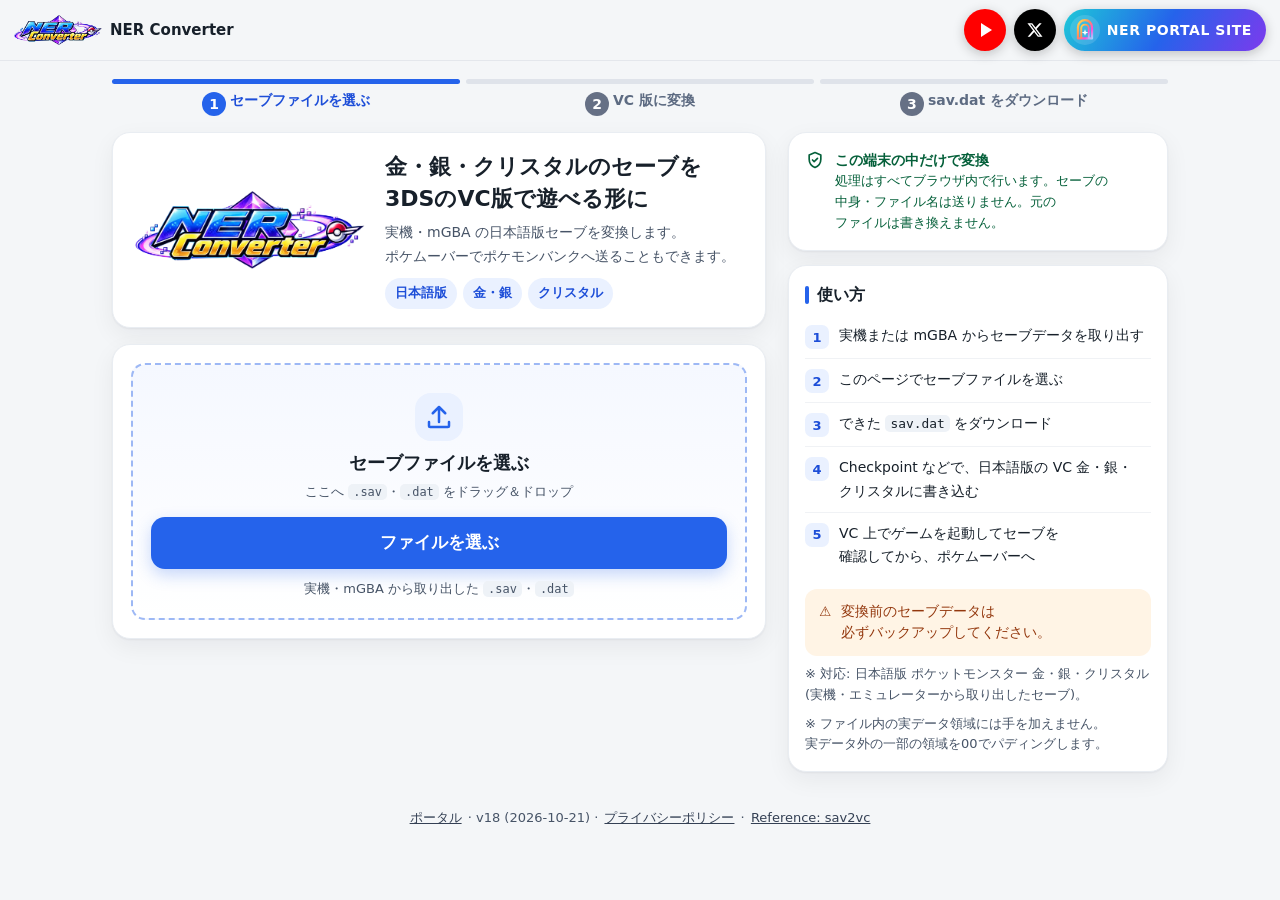
==== commit 8574ecf8: "Converter: Googleアナリティクスの記述をプライバシーポリシーから削除し、使っていなかった analytics.js を外す (v18)" ====
--- a/converter/index.html
+++ b/converter/index.html
@@ -9,14 +9,13 @@
   <title>ポケモン金銀クリスタル→VC版変換（ポケムーバー対応） | NER Converter</title>
   <!-- 末尾の ?v= はブラウザのキャッシュ対策。app.js の APP_VERSION を上げたら、
        index.html と privacy.html のこの数字も同じ値に揃えること。 -->
-  <script src="analytics.js?v=17"></script>
-  <link rel="stylesheet" href="style.css?v=17">
+  <link rel="stylesheet" href="style.css?v=18">
 </head>
 <body>
 <a class="skip-link" href="#main">本文へ移動</a>
 <!-- v17: 上部のバー(NER Pokémon Recovery と同じ)。YouTube・X・NER PORTAL はここに入れ、画面に重ならないようにした -->
 <header class="topbar">
-  <a class="brand" href="./" aria-label="NER Converter トップ"><img src="logo.webp?v=17" width="1200" height="409" alt=""><span>NER Converter</span></a>
+  <a class="brand" href="./" aria-label="NER Converter トップ"><img src="logo.webp?v=18" width="1200" height="409" alt=""><span>NER Converter</span></a>
   <nav class="topbar-links" aria-label="外部リンク">
     <a class="social-icon youtube-icon" href="https://www.youtube.com/@%E3%83%8D%E3%83%AB2048" target="_blank" rel="noopener noreferrer" aria-label="YouTube(新しいタブ)" title="YouTube"><span class="youtube-play" aria-hidden="true"></span></a>
     <a class="social-icon x-icon" href="https://x.com/ner2048" target="_blank" rel="noopener noreferrer" aria-label="X(新しいタブ)" title="X"><svg viewBox="0 0 24 24" aria-hidden="true"><path fill="currentColor" d="M17.8 3h3.1l-6.8 7.7L22 21h-6.2l-4.9-6.4L5.3 21H2.2l7.2-8.3L1.9 3h6.4l4.4 5.8zm-1.1 16.2h1.7L7.4 4.7H5.6z"/></svg></a>
@@ -35,7 +34,7 @@
   <div class="col-main">
     <section class="hero card-d">
       <h1 class="brand-h1">
-        <img class="brand-logo" src="logo.webp?v=17" width="1200" height="409"
+        <img class="brand-logo" src="logo.webp?v=18" width="1200" height="409"
              alt="ポケモン金銀クリスタル→VC版変換（ポケムーバー対応） NER Converter">
       </h1>
       <div class="hero-text">
@@ -131,7 +130,7 @@
     <a href="https://github.com/FM1337/sav2vc" target="_blank" rel="noopener">Reference: sav2vc</a>
   </footer>
 </main>
-<script src="app.js?v=17"></script>
-<script src="counter.js?v=17"></script>
+<script src="app.js?v=18"></script>
+<script src="counter.js?v=18"></script>
 </body>
 </html>
